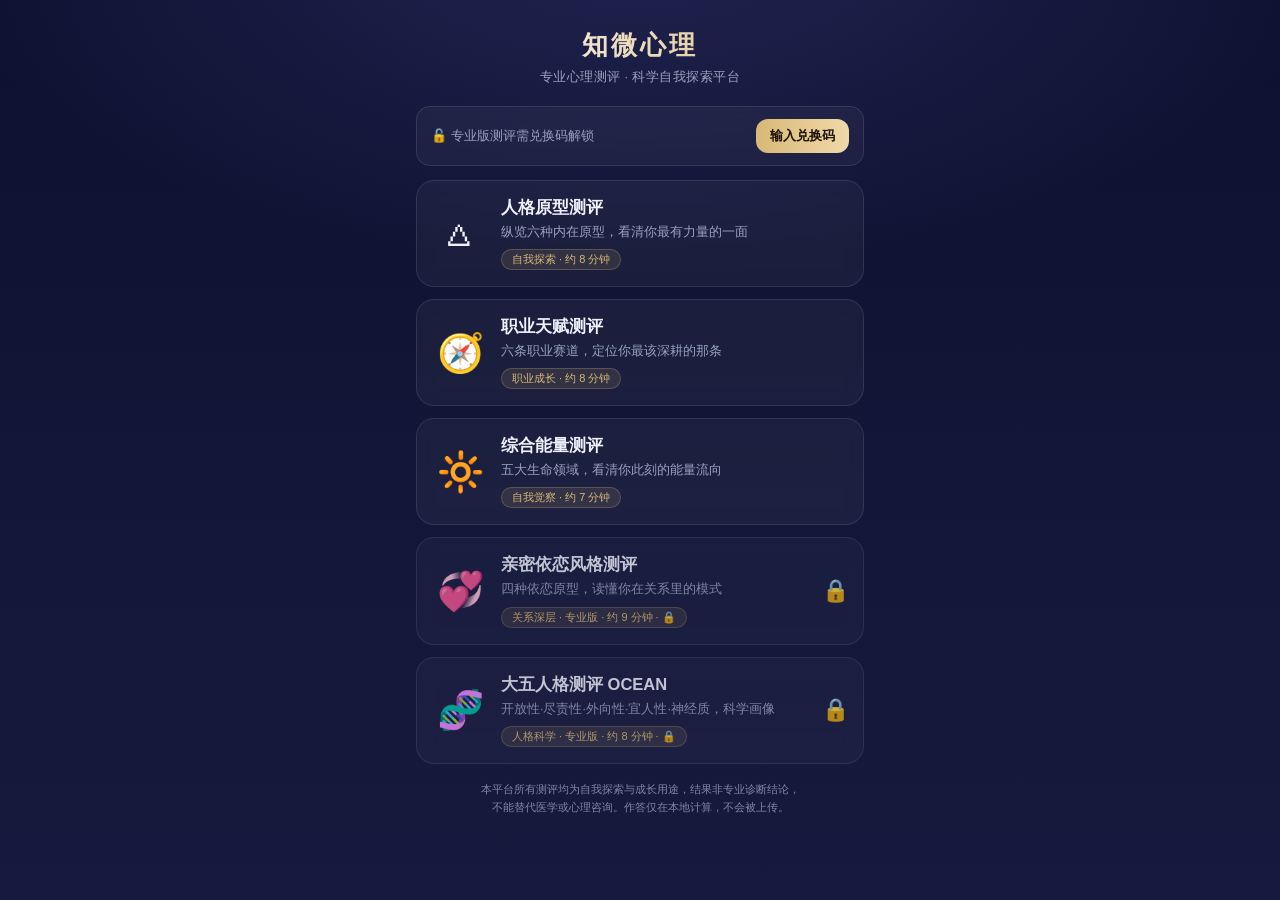
==== index.html @ 07ea81bc "feat: 知微心理专业测评站首版（5套专业测评+专业化界面+兑换码自动发货）" ====
<!DOCTYPE html>
<html lang="zh-CN">
<head>
  <meta charset="UTF-8" />
  <meta name="viewport" content="width=device-width, initial-scale=1.0, maximum-scale=1.0, user-scalable=no" />
  <title>知微心理 · 专业心理测评平台</title>
  <meta name="description" content="知微心理：基于人格原型、职业天赋、依恋风格与大五人格等维度的专业心理测评与自我探索平台。" />
  <link rel="stylesheet" href="css/style.css" />
</head>
<body>
  <div id="app"></div>
  <script src="js/tests.js"></script>
  <script src="js/engine.js"></script>
  <script src="js/codes.js"></script>
  <script src="js/redeem.js"></script>
  <script src="js/app.js"></script>
</body>
</html>
---- css/style.css ----
/* ===== 知微心理 · 专业测评平台样式（深靛蓝 + 金的 institutes 风） ===== */
* { margin: 0; padding: 0; box-sizing: border-box; -webkit-tap-highlight-color: transparent; }
:root {
  --bg0: #0e1130;
  --bg1: #161a3e;
  --surface: rgba(255, 255, 255, 0.045);
  --surface-2: rgba(255, 255, 255, 0.07);
  --line: rgba(255, 255, 255, 0.10);
  --ink: #eef0fa;
  --sub: #9aa1bf;
  --gold: #d8b875;
  --indigo: #7c83f3;
  --accent: #7c83f3;
}
html, body { height: 100%; }
body {
  font-family: -apple-system, BlinkMacSystemFont, "PingFang SC", "Microsoft YaHei", "Segoe UI", sans-serif;
  color: var(--ink);
  background:
    radial-gradient(1200px 600px at 50% -10%, rgba(124, 131, 243, 0.18), transparent 60%),
    linear-gradient(180deg, var(--bg0) 0%, var(--bg1) 100%);
  background-attachment: fixed;
  min-height: 100vh;
  display: flex;
  justify-content: center;
  -webkit-font-smoothing: antialiased;
}
#app { width: 100%; max-width: 480px; padding: 22px 16px 48px; }

/* 顶部品牌 */
.brand { text-align: center; margin: 6px 0 20px; }
.brand h1 {
  font-family: Georgia, "Times New Roman", "Songti SC", "STSong", serif;
  font-size: 26px; font-weight: 700; letter-spacing: 3px;
  background: linear-gradient(90deg, #fff, var(--gold));
  -webkit-background-clip: text; background-clip: text; -webkit-text-fill-color: transparent;
}
.brand p { color: var(--sub); font-size: 12.5px; margin-top: 6px; letter-spacing: .5px; }

/* 通用卡片 */
.card {
  background: var(--surface); border: 1px solid var(--line);
  border-radius: 20px; padding: 18px; margin-bottom: 14px;
  backdrop-filter: blur(8px);
}

/* 首页测试列表 */
.test-grid { display: flex; flex-direction: column; gap: 12px; }
.test-card {
  display: flex; align-items: center; gap: 14px;
  background: var(--surface); border: 1px solid var(--line); border-radius: 18px; padding: 16px;
  cursor: pointer; transition: transform .12s ease, border-color .12s ease, background .12s ease;
  backdrop-filter: blur(8px);
}
.test-card:active { transform: scale(.98); }
.test-card:hover { border-color: rgba(216, 184, 117, .5); }
.test-emoji { font-size: 38px; width: 54px; text-align: center; flex: 0 0 54px; }
.test-meta h3 { font-size: 16.5px; font-weight: 700; }
.test-meta p { color: var(--sub); font-size: 12.5px; margin-top: 4px; line-height: 1.45; }
.test-meta .tag {
  display: inline-block; margin-top: 8px; font-size: 11px; color: var(--gold);
  background: rgba(216, 184, 117, .12); border: 1px solid rgba(216, 184, 117, .25);
  padding: 2px 10px; border-radius: 999px;
}

/* 进度条 */
.progress { height: 6px; background: var(--surface-2); border-radius: 999px; overflow: hidden; margin-bottom: 6px; }
.progress > i { display: block; height: 100%; width: 0; background: linear-gradient(90deg, var(--indigo), var(--gold)); transition: width .25s ease; }
.progress-label { text-align: right; font-size: 11px; color: var(--sub); margin-bottom: 12px; }

/* 题目 */
.q { margin-bottom: 20px; }
.q-text { font-size: 16px; font-weight: 600; line-height: 1.55; margin-bottom: 12px; }
.q-index { color: var(--gold); margin-right: 7px; font-weight: 700; }
.opt {
  display: flex; align-items: center; gap: 11px;
  border: 1.5px solid var(--line); border-radius: 14px;
  padding: 13px 14px; margin-bottom: 9px; font-size: 14.5px;
  cursor: pointer; transition: all .12s ease; background: var(--surface);
}
.opt:active { transform: scale(.99); }
.opt.sel { border-color: var(--gold); background: rgba(216, 184, 117, .12); font-weight: 600; }
.opt .dot { width: 18px; height: 18px; border-radius: 50%; border: 2px solid var(--sub); flex: 0 0 18px; transition: all .12s ease; }
.opt.sel .dot { border-color: var(--gold); background: var(--gold); box-shadow: inset 0 0 0 3px var(--bg1); }

/* 按钮 */
.btn {
  display: block; width: 100%; border: none; border-radius: 14px;
  padding: 15px; font-size: 16px; font-weight: 700; color: #1a1305;
  background: linear-gradient(90deg, var(--gold), #f0d9a8);
  cursor: pointer; margin-top: 8px; transition: transform .12s ease, opacity .12s ease;
  letter-spacing: 1px;
}
.btn:active { transform: scale(.98); }
.btn:disabled { opacity: .4; cursor: not-allowed; }
.btn.ghost { background: transparent; color: var(--sub); border: 1.5px solid var(--line); }
.submit-err { color: #ff9aa9; font-size: 12.5px; text-align: center; min-height: 16px; margin-top: 8px; }

/* 结果页 */
.result-card {
  border-radius: 22px; padding: 28px 22px; color: #fff; text-align: center;
  background: linear-gradient(160deg, var(--accent), #0b0e26);
  border: 1px solid rgba(255, 255, 255, .08);
  box-shadow: 0 18px 50px rgba(0, 0, 0, .35);
}
.result-card .r-emoji { font-size: 60px; line-height: 1; }
.result-card .r-title { font-size: 22px; font-weight: 800; margin-top: 12px; letter-spacing: .5px; }
.result-card .r-tag { font-size: 13px; opacity: .9; margin-top: 7px; letter-spacing: .5px; }
.result-card .r-summary { font-size: 13.5px; line-height: 1.75; margin-top: 18px; opacity: .95; text-align: left; }

/* 维度条 */
.bars { background: var(--surface); border: 1px solid var(--line); border-radius: 18px; padding: 18px 16px; margin-top: 14px; backdrop-filter: blur(8px); }
.bars h4 { font-size: 14px; color: var(--gold); margin-bottom: 14px; letter-spacing: 1px; }
.bar-row { display: flex; align-items: center; gap: 10px; margin-bottom: 12px; }
.bar-name { font-size: 12.5px; color: var(--ink); flex: 0 0 64px; }
.bar-track { flex: 1; height: 9px; background: var(--surface-2); border-radius: 999px; overflow: hidden; }
.bar-track > i { display: block; height: 100%; border-radius: 999px; background: linear-gradient(90deg, var(--indigo), var(--gold)); }
.bar-val { font-size: 12px; color: var(--sub); flex: 0 0 28px; text-align: right; }

.traits { display: flex; flex-wrap: wrap; gap: 8px; justify-content: center; margin: 16px 0; }
.traits span { background: rgba(216, 184, 117, .12); border: 1px solid rgba(216, 184, 117, .25); padding: 5px 12px; border-radius: 999px; font-size: 12.5px; color: var(--gold); }
.advice { background: var(--surface); border: 1px solid var(--line); border-radius: 18px; padding: 16px; margin-top: 4px; backdrop-filter: blur(8px); }
.advice h4 { font-size: 14px; color: var(--gold); margin-bottom: 10px; letter-spacing: 1px; }
.advice li { font-size: 13.5px; line-height: 1.65; color: var(--ink); margin-bottom: 9px; list-style: none; padding-left: 18px; position: relative; }
.advice li::before { content: "✦"; position: absolute; left: 0; color: var(--gold); }

.disclaimer { font-size: 11px; color: var(--sub); text-align: center; margin-top: 16px; line-height: 1.7; opacity: .8; }
.share-hint { text-align: center; font-size: 12.5px; color: var(--sub); margin: 14px 0; }
.share-hint b { color: var(--gold); }
.back-link { text-align: center; margin-top: 14px; color: var(--sub); font-size: 13px; cursor: pointer; }
.shake { animation: shake .4s; }
@keyframes shake { 0%,100%{transform:translateX(0)} 25%{transform:translateX(-6px)} 75%{transform:translateX(6px)} }

/* 兑换码解锁条 */
.redeem-bar {
  display: flex; align-items: center; justify-content: space-between;
  background: var(--surface); border: 1px solid var(--line); border-radius: 14px; padding: 12px 14px; margin-bottom: 14px;
  font-size: 13px; color: var(--sub); backdrop-filter: blur(8px);
}
.redeem-bar.on { color: var(--gold); border-color: rgba(216, 184, 117, .35); }
.rb-btn {
  border: none; border-radius: 12px; padding: 8px 14px; font-size: 13px; font-weight: 700;
  color: #1a1305; background: linear-gradient(90deg, var(--gold), #f0d9a8); cursor: pointer;
}
.rb-btn.ghost { background: transparent; color: var(--sub); border: 1.5px solid var(--line); }

/* 锁定测试卡 */
.test-card.locked { position: relative; opacity: .8; }
.lock-badge { position: absolute; right: 14px; top: 50%; transform: translateY(-50%); font-size: 22px; }

/* 兑换码弹窗 */
.modal-mask {
  position: fixed; inset: 0; background: rgba(8, 10, 28, .6); backdrop-filter: blur(3px);
  display: flex; align-items: center; justify-content: center; z-index: 99; padding: 24px;
}
.modal {
  width: 100%; max-width: 340px; background: linear-gradient(180deg, #1a1e44, #141733);
  border: 1px solid var(--line); border-radius: 22px; padding: 22px; text-align: center;
  box-shadow: 0 24px 70px rgba(0, 0, 0, .5);
}
.modal-title { font-size: 18px; font-weight: 800; color: var(--ink); }
.modal-sub { font-size: 12px; color: var(--sub); margin: 8px 0 16px; line-height: 1.5; }
.code-input {
  width: 100%; border: 1.5px solid var(--line); border-radius: 14px; padding: 13px 14px;
  font-size: 16px; text-align: center; letter-spacing: 1px; outline: none; box-sizing: border-box;
  background: rgba(255, 255, 255, .05); color: var(--ink);
}
.code-input:focus { border-color: var(--gold); }
.modal-msg { font-size: 12.5px; min-height: 18px; margin: 10px 0; line-height: 1.4; }
.modal-msg.ok { color: var(--gold); }
.modal-msg.err { color: #ff9aa9; }
.modal-ok { margin-top: 4px; }
.modal-cancel { margin-top: 12px; font-size: 13px; color: var(--sub); cursor: pointer; }
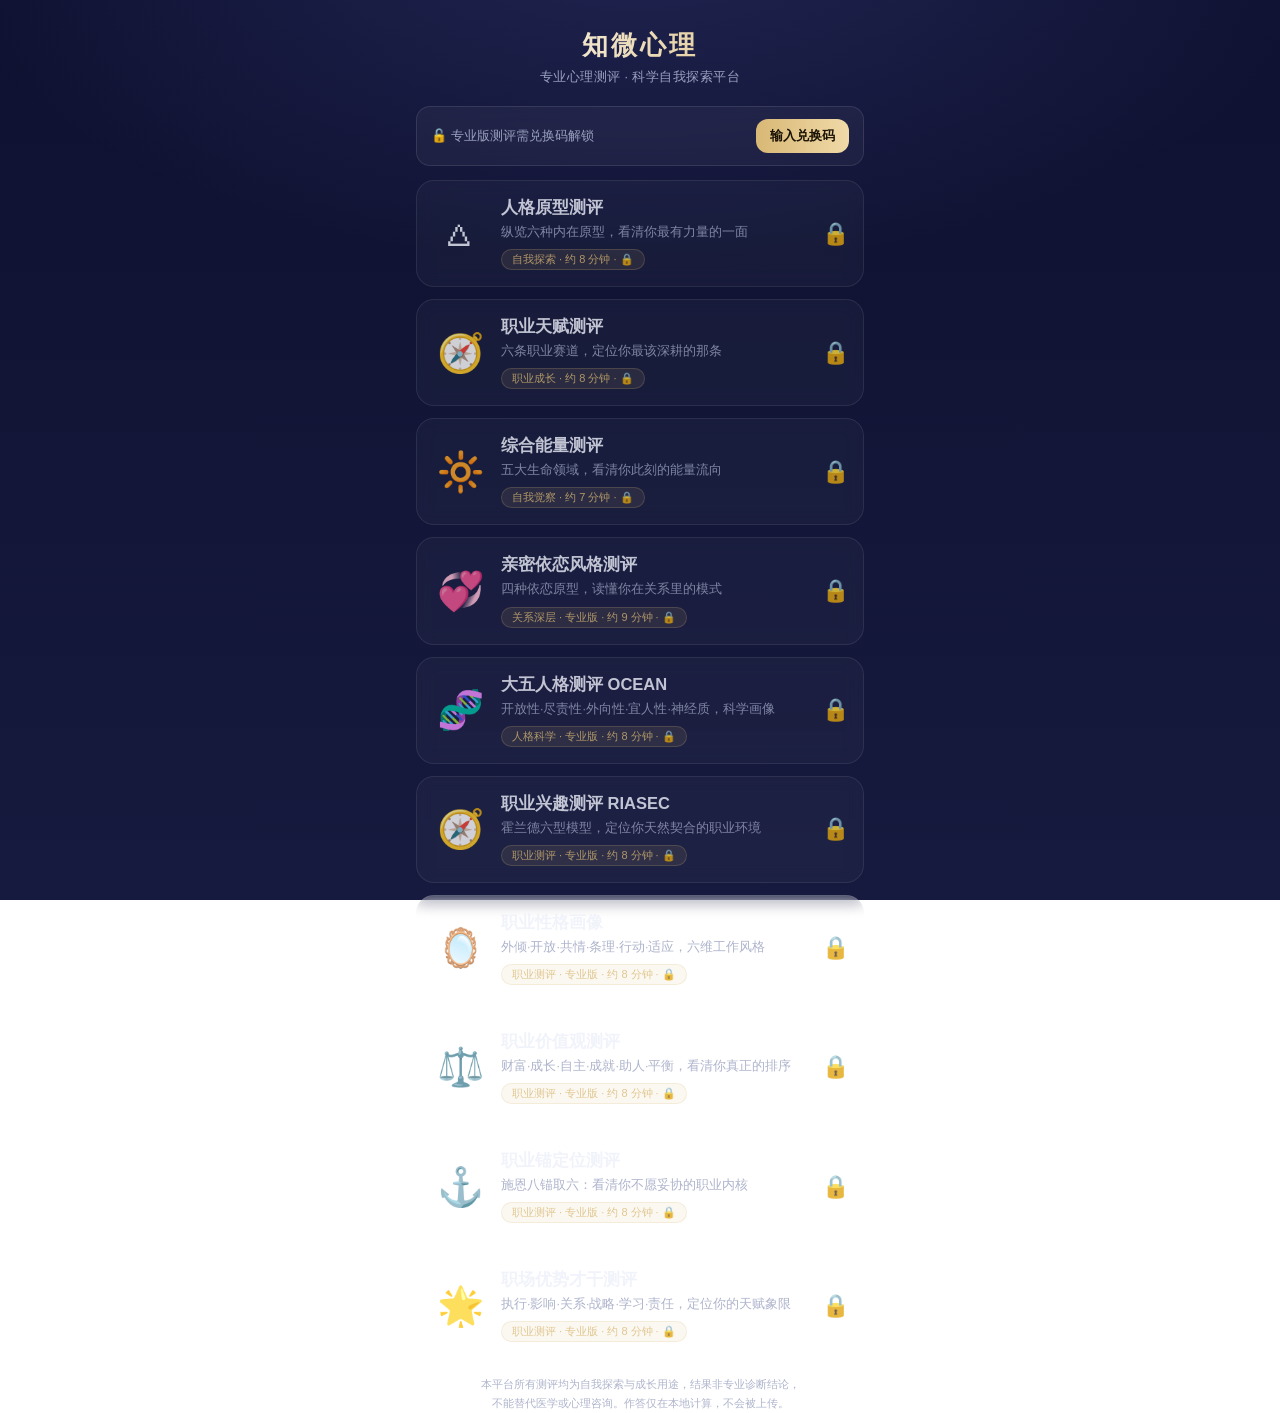
==== commit d547d7a7: "feat: 全部测评锁定需兑换码 + 新增5套职业测评 + 彻底修复查看结果按钮 + 12位兑换码 + 进度条置顶冻结" ====
--- a/index.html
+++ b/index.html
@@ -11,6 +11,7 @@
   <div id="app"></div>
   <script src="js/tests.js"></script>
   <script src="js/engine.js"></script>
+  <script src="js/tests_career.js"></script>
   <script src="js/codes.js"></script>
   <script src="js/redeem.js"></script>
   <script src="js/app.js"></script>
--- a/css/style.css
+++ b/css/style.css
@@ -53,7 +53,7 @@
   backdrop-filter: blur(8px);
 }
 .test-card:active { transform: scale(.98); }
-.test-card:hover { border-color: rgba(216, 184, 117, .5); }
+.test-card:hover { border-color: rgba(216, 184, 117, .5); transform: translateY(-2px); }
 .test-emoji { font-size: 38px; width: 54px; text-align: center; flex: 0 0 54px; }
 .test-meta h3 { font-size: 16.5px; font-weight: 700; }
 .test-meta p { color: var(--sub); font-size: 12.5px; margin-top: 4px; line-height: 1.45; }
@@ -63,10 +63,21 @@
   padding: 2px 10px; border-radius: 999px;
 }
 
-/* 进度条 */
-.progress { height: 6px; background: var(--surface-2); border-radius: 999px; overflow: hidden; margin-bottom: 6px; }
+/* 答题页：标题 + 进度条 置顶冻结（滚动时保持可见） */
+.quiz-header {
+  position: sticky; top: 0; z-index: 30;
+  padding: 8px 0 12px; margin-bottom: 6px;
+  background: linear-gradient(180deg, var(--bg1) 72%, rgba(22, 26, 62, 0));
+  backdrop-filter: blur(10px);
+  border-bottom: 1px solid var(--line);
+}
+.quiz-header .brand { margin: 0 0 10px; text-align: left; }
+.quiz-header .brand h1 { font-size: 18px; letter-spacing: 1.5px; }
+.quiz-header .brand p { display: none; }
+.progress-wrap { margin: 0; }
+.progress { height: 7px; background: var(--surface-2); border: 1px solid var(--line); border-radius: 999px; overflow: hidden; margin-bottom: 5px; }
 .progress > i { display: block; height: 100%; width: 0; background: linear-gradient(90deg, var(--indigo), var(--gold)); transition: width .25s ease; }
-.progress-label { text-align: right; font-size: 11px; color: var(--sub); margin-bottom: 12px; }
+.progress-label { text-align: right; font-size: 11px; color: var(--sub); margin-bottom: 0; letter-spacing: .5px; }
 
 /* 题目 */
 .q { margin-bottom: 20px; }
@@ -79,7 +90,7 @@
   cursor: pointer; transition: all .12s ease; background: var(--surface);
 }
 .opt:active { transform: scale(.99); }
-.opt.sel { border-color: var(--gold); background: rgba(216, 184, 117, .12); font-weight: 600; }
+.opt.sel { border-color: var(--gold); background: rgba(216, 184, 117, .12); font-weight: 600; box-shadow: inset 3px 0 0 var(--gold); }
 .opt .dot { width: 18px; height: 18px; border-radius: 50%; border: 2px solid var(--sub); flex: 0 0 18px; transition: all .12s ease; }
 .opt.sel .dot { border-color: var(--gold); background: var(--gold); box-shadow: inset 0 0 0 3px var(--bg1); }
 
